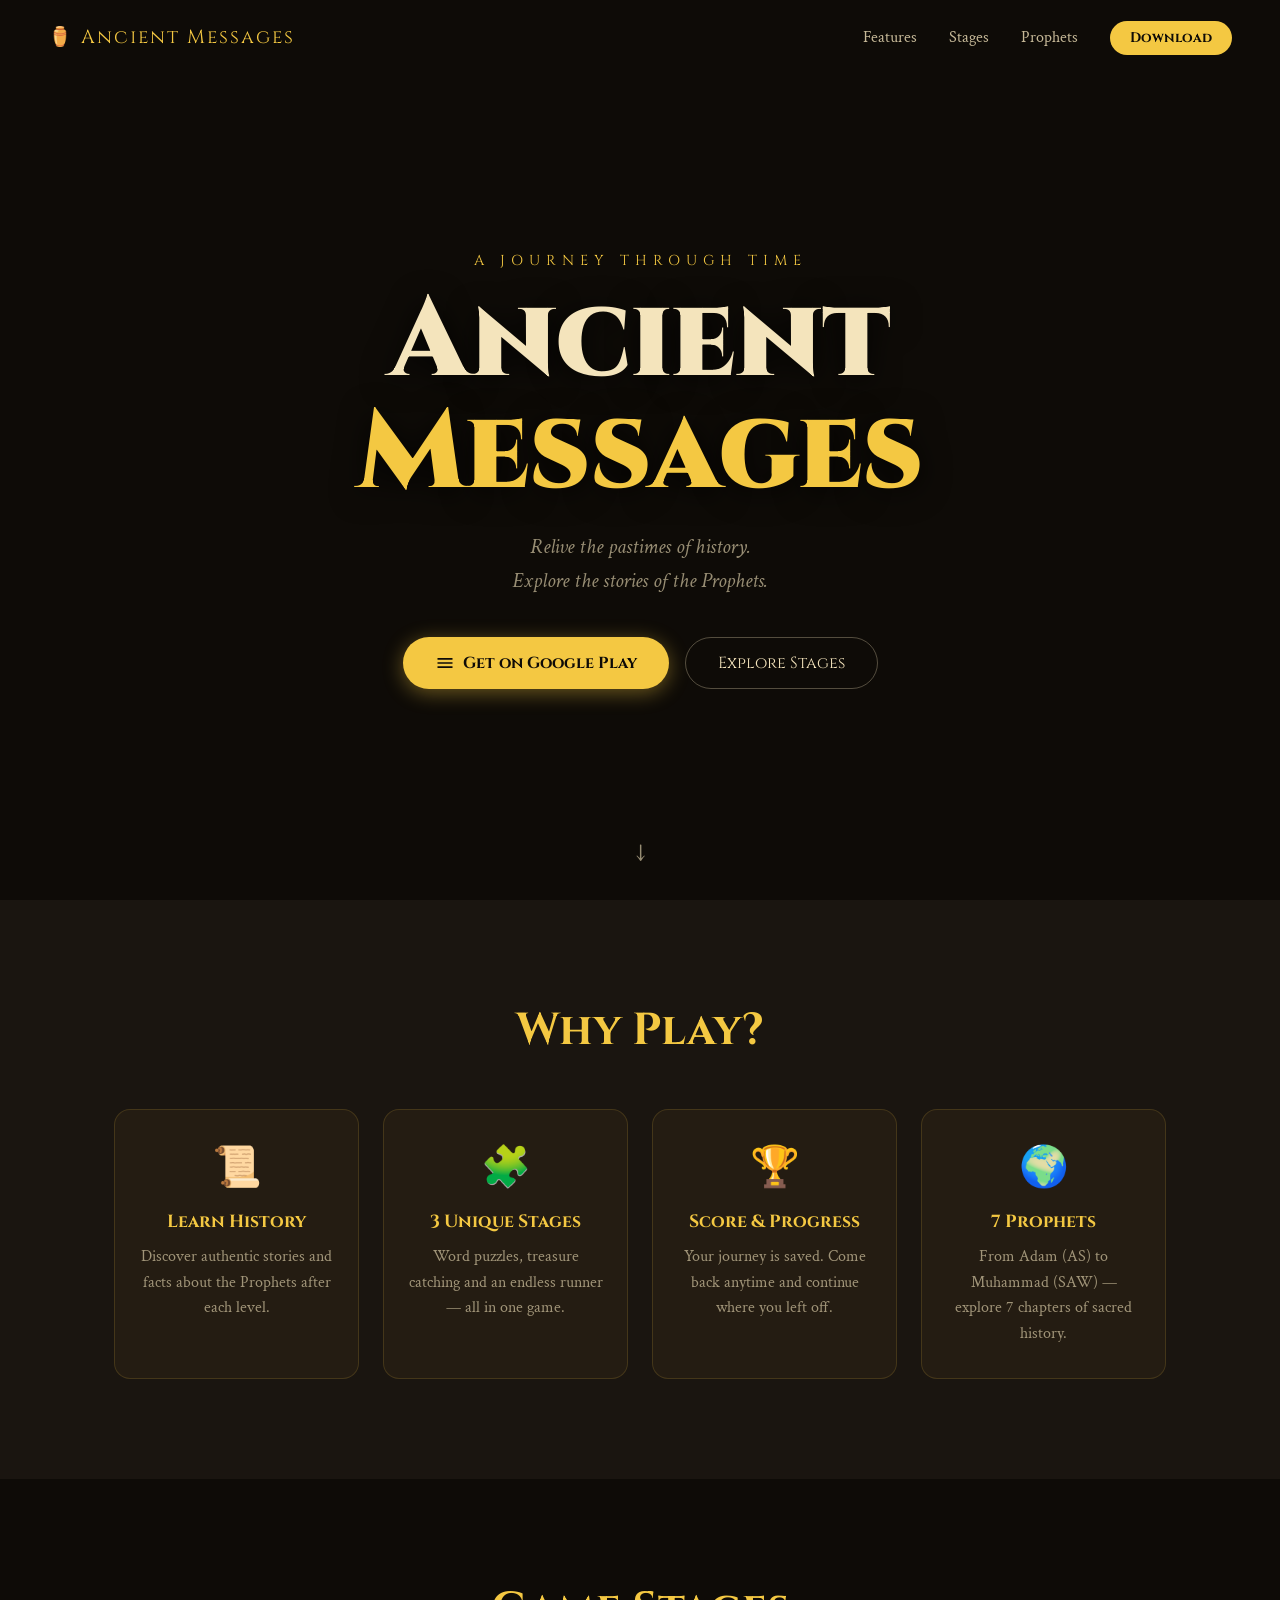
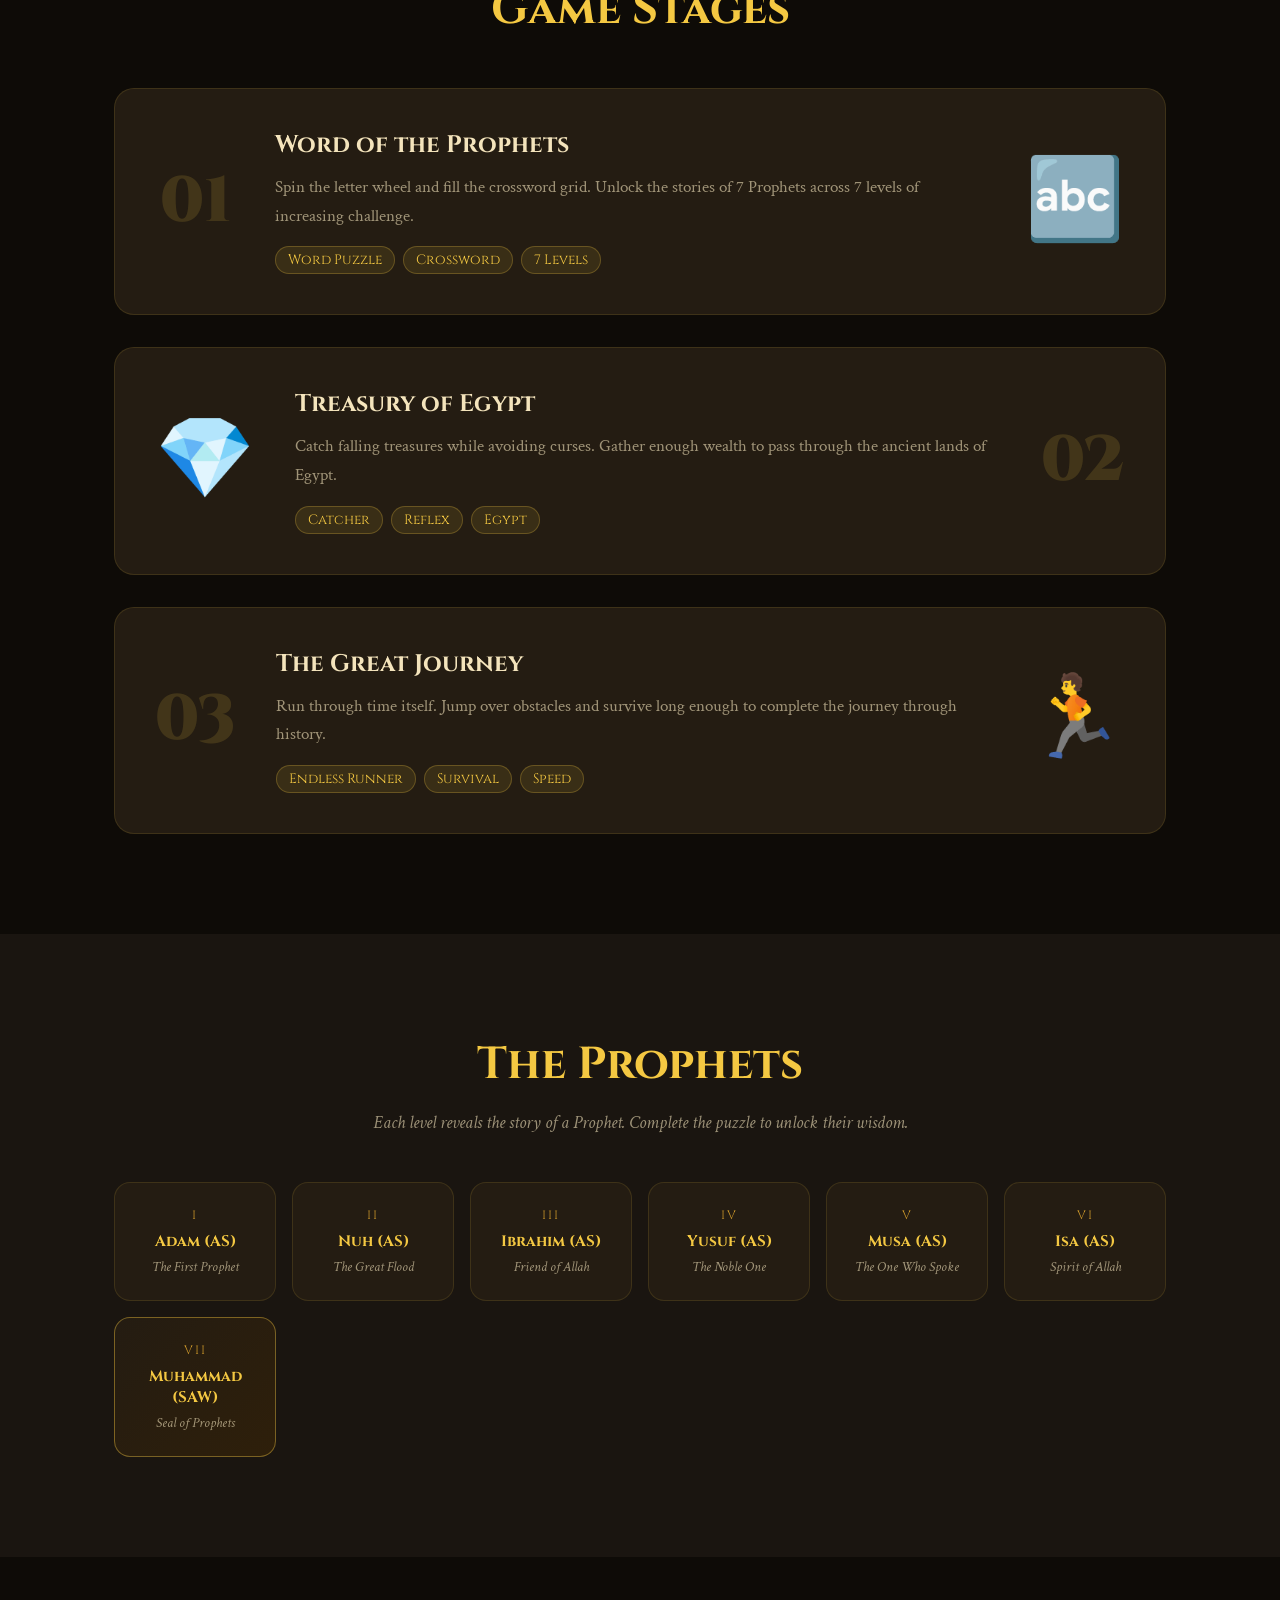
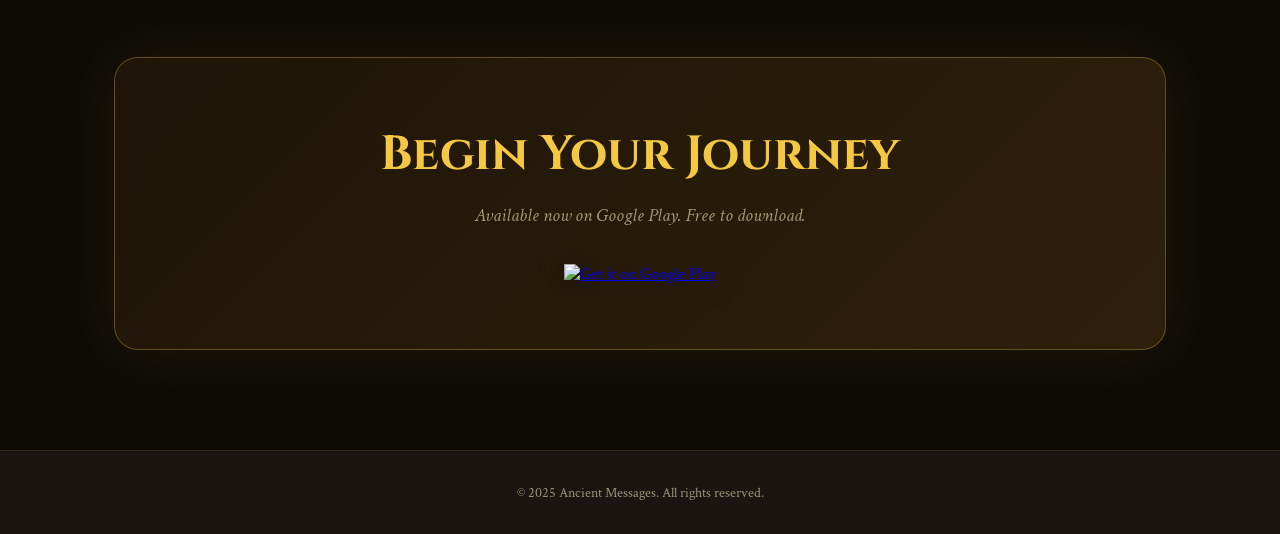
==== index.html @ 1fd1ace5 "Initial commit: Ancient Messages website" ====
<!DOCTYPE html>
<html lang="en">
<head>
  <meta charset="UTF-8" />
  <meta name="viewport" content="width=device-width, initial-scale=1.0" />
  <title>Ancient Messages – Game of Ancestors</title>
  <meta name="description" content="Relive the pastimes of history. Explore the stories of the Prophets through puzzles, challenges and adventure." />
  <link rel="stylesheet" href="style.css" />
  <link href="https://fonts.googleapis.com/css2?family=Cinzel:wght@400;700;900&family=Crimson+Text:ital,wght@0,400;0,600;1,400&display=swap" rel="stylesheet" />
</head>
<body>

  <!-- HERO -->
  <section class="hero">
    <div class="hero-overlay"></div>
    <nav class="navbar">
      <span class="nav-logo">⚱️ Ancient Messages</span>
      <ul class="nav-links">
        <li><a href="#features">Features</a></li>
        <li><a href="#stages">Stages</a></li>
        <li><a href="#prophets">Prophets</a></li>
        <li><a href="#download" class="btn-nav">Download</a></li>
      </ul>
    </nav>
    <div class="hero-content">
      <p class="hero-eyebrow">A Journey Through Time</p>
      <h1 class="hero-title">Ancient<br/><span>Messages</span></h1>
      <p class="hero-subtitle">Relive the pastimes of history.<br/>Explore the stories of the Prophets.</p>
      <div class="hero-buttons">
        <a href="#download" class="btn-primary">
          <svg viewBox="0 0 24 24" fill="currentColor"><path d="M3 18h18v-2H3v2zm0-5h18v-2H3v2zm0-7v2h18V6H3z"/></svg>
          Get on Google Play
        </a>
        <a href="#stages" class="btn-secondary">Explore Stages</a>
      </div>
    </div>
    <div class="hero-scroll">↓</div>
  </section>

  <!-- FEATURES -->
  <section class="features" id="features">
    <div class="container">
      <h2 class="section-title">Why Play?</h2>
      <div class="features-grid">
        <div class="feature-card">
          <div class="feature-icon">📜</div>
          <h3>Learn History</h3>
          <p>Discover authentic stories and facts about the Prophets after each level.</p>
        </div>
        <div class="feature-card">
          <div class="feature-icon">🧩</div>
          <h3>3 Unique Stages</h3>
          <p>Word puzzles, treasure catching and an endless runner — all in one game.</p>
        </div>
        <div class="feature-card">
          <div class="feature-icon">🏆</div>
          <h3>Score & Progress</h3>
          <p>Your journey is saved. Come back anytime and continue where you left off.</p>
        </div>
        <div class="feature-card">
          <div class="feature-icon">🌍</div>
          <h3>7 Prophets</h3>
          <p>From Adam (AS) to Muhammad (SAW) — explore 7 chapters of sacred history.</p>
        </div>
      </div>
    </div>
  </section>

  <!-- STAGES -->
  <section class="stages" id="stages">
    <div class="container">
      <h2 class="section-title">Game Stages</h2>
      <div class="stages-list">

        <div class="stage-card">
          <div class="stage-number">01</div>
          <div class="stage-info">
            <h3>Word of the Prophets</h3>
            <p>Spin the letter wheel and fill the crossword grid. Unlock the stories of 7 Prophets across 7 levels of increasing challenge.</p>
            <div class="stage-tags">
              <span>Word Puzzle</span>
              <span>Crossword</span>
              <span>7 Levels</span>
            </div>
          </div>
          <div class="stage-visual">🔤</div>
        </div>

        <div class="stage-card reverse">
          <div class="stage-number">02</div>
          <div class="stage-info">
            <h3>Treasury of Egypt</h3>
            <p>Catch falling treasures while avoiding curses. Gather enough wealth to pass through the ancient lands of Egypt.</p>
            <div class="stage-tags">
              <span>Catcher</span>
              <span>Reflex</span>
              <span>Egypt</span>
            </div>
          </div>
          <div class="stage-visual">💎</div>
        </div>

        <div class="stage-card">
          <div class="stage-number">03</div>
          <div class="stage-info">
            <h3>The Great Journey</h3>
            <p>Run through time itself. Jump over obstacles and survive long enough to complete the journey through history.</p>
            <div class="stage-tags">
              <span>Endless Runner</span>
              <span>Survival</span>
              <span>Speed</span>
            </div>
          </div>
          <div class="stage-visual">🏃</div>
        </div>

      </div>
    </div>
  </section>

  <!-- PROPHETS -->
  <section class="prophets" id="prophets">
    <div class="container">
      <h2 class="section-title">The Prophets</h2>
      <p class="section-sub">Each level reveals the story of a Prophet. Complete the puzzle to unlock their wisdom.</p>
      <div class="prophets-grid">
        <div class="prophet-card"><span class="prophet-num">I</span><h4>Adam (AS)</h4><p>The First Prophet</p></div>
        <div class="prophet-card"><span class="prophet-num">II</span><h4>Nuh (AS)</h4><p>The Great Flood</p></div>
        <div class="prophet-card"><span class="prophet-num">III</span><h4>Ibrahim (AS)</h4><p>Friend of Allah</p></div>
        <div class="prophet-card"><span class="prophet-num">IV</span><h4>Yusuf (AS)</h4><p>The Noble One</p></div>
        <div class="prophet-card"><span class="prophet-num">V</span><h4>Musa (AS)</h4><p>The One Who Spoke</p></div>
        <div class="prophet-card"><span class="prophet-num">VI</span><h4>Isa (AS)</h4><p>Spirit of Allah</p></div>
        <div class="prophet-card featured"><span class="prophet-num">VII</span><h4>Muhammad (SAW)</h4><p>Seal of Prophets</p></div>
      </div>
    </div>
  </section>

  <!-- DOWNLOAD -->
  <section class="download" id="download">
    <div class="container">
      <div class="download-box">
        <h2>Begin Your Journey</h2>
        <p>Available now on Google Play. Free to download.</p>
        <a href="https://play.google.com/store/apps/details?id=com.game.ancientmessages" target="_blank" class="btn-store">
          <img src="https://upload.wikimedia.org/wikipedia/commons/7/78/Google_Play_Store_badge_EN.svg" alt="Get it on Google Play" />
        </a>
      </div>
    </div>
  </section>

  <!-- FOOTER -->
  <footer class="footer">
    <p>© 2025 Ancient Messages. All rights reserved.</p>
  </footer>

</body>
</html>
---- style.css ----
*, *::before, *::after { box-sizing: border-box; margin: 0; padding: 0; }

:root {
  --gold: #f4c842;
  --gold-dark: #c9952a;
  --brown: #8b5a2b;
  --dark: #0e0b07;
  --dark2: #1a1510;
  --dark3: #241c12;
  --cream: #f4e4bc;
  --text-muted: rgba(244,228,188,0.6);
}

html { scroll-behavior: smooth; }

body {
  font-family: 'Crimson Text', Georgia, serif;
  background: var(--dark);
  color: var(--cream);
  overflow-x: hidden;
}

/* ── NAVBAR ── */
.navbar {
  position: absolute;
  top: 0; left: 0; right: 0;
  display: flex;
  align-items: center;
  justify-content: space-between;
  padding: 24px 48px;
  z-index: 10;
}

.nav-logo {
  font-family: 'Cinzel', serif;
  font-size: 1.2rem;
  color: var(--gold);
  letter-spacing: 2px;
}

.nav-links {
  list-style: none;
  display: flex;
  gap: 32px;
  align-items: center;
}

.nav-links a {
  color: var(--cream);
  text-decoration: none;
  font-size: 1rem;
  opacity: 0.8;
  transition: opacity 0.2s;
}

.nav-links a:hover { opacity: 1; }

.btn-nav {
  background: var(--gold);
  color: var(--dark) !important;
  padding: 8px 20px;
  border-radius: 20px;
  font-family: 'Cinzel', serif;
  font-size: 0.85rem !important;
  opacity: 1 !important;
  font-weight: 700;
}

/* ── HERO ── */
.hero {
  position: relative;
  min-height: 100vh;
  display: flex;
  align-items: center;
  justify-content: center;
  background:
    linear-gradient(to bottom, rgba(14,11,7,0.3) 0%, rgba(14,11,7,0.7) 60%, var(--dark) 100%),
    url('https://images.unsplash.com/photo-1539650116574-75c0c6d73f6e?w=1600&q=80') center/cover no-repeat;
  text-align: center;
  padding: 120px 24px 80px;
}

.hero-overlay {
  position: absolute;
  inset: 0;
  background: radial-gradient(ellipse at center, transparent 30%, rgba(14,11,7,0.6) 100%);
}

.hero-content {
  position: relative;
  z-index: 2;
  max-width: 700px;
}

.hero-eyebrow {
  font-family: 'Cinzel', serif;
  font-size: 0.9rem;
  letter-spacing: 6px;
  color: var(--gold);
  text-transform: uppercase;
  margin-bottom: 16px;
}

.hero-title {
  font-family: 'Cinzel', serif;
  font-size: clamp(3.5rem, 10vw, 7rem);
  font-weight: 900;
  line-height: 1;
  color: var(--cream);
  text-shadow: 0 4px 30px rgba(0,0,0,0.8);
  margin-bottom: 8px;
}

.hero-title span {
  color: var(--gold);
  display: block;
}

.hero-subtitle {
  font-size: 1.3rem;
  font-style: italic;
  color: var(--text-muted);
  margin: 20px 0 40px;
  line-height: 1.6;
}

.hero-buttons {
  display: flex;
  gap: 16px;
  justify-content: center;
  flex-wrap: wrap;
}

.btn-primary {
  display: inline-flex;
  align-items: center;
  gap: 8px;
  background: var(--gold);
  color: var(--dark);
  padding: 14px 32px;
  border-radius: 30px;
  font-family: 'Cinzel', serif;
  font-weight: 700;
  font-size: 1rem;
  text-decoration: none;
  transition: transform 0.2s, box-shadow 0.2s;
  box-shadow: 0 4px 20px rgba(244,200,66,0.4);
}

.btn-primary svg { width: 20px; height: 20px; }

.btn-primary:hover {
  transform: translateY(-2px);
  box-shadow: 0 8px 30px rgba(244,200,66,0.5);
}

.btn-secondary {
  display: inline-flex;
  align-items: center;
  padding: 14px 32px;
  border-radius: 30px;
  border: 1px solid rgba(244,228,188,0.3);
  color: var(--cream);
  font-family: 'Cinzel', serif;
  font-size: 1rem;
  text-decoration: none;
  transition: border-color 0.2s, background 0.2s;
}

.btn-secondary:hover {
  border-color: var(--gold);
  background: rgba(244,200,66,0.08);
}

.hero-scroll {
  position: absolute;
  bottom: 32px;
  left: 50%;
  transform: translateX(-50%);
  color: var(--text-muted);
  font-size: 1.5rem;
  animation: bounce 2s infinite;
}

@keyframes bounce {
  0%, 100% { transform: translateX(-50%) translateY(0); }
  50% { transform: translateX(-50%) translateY(8px); }
}

/* ── SHARED ── */
.container {
  max-width: 1100px;
  margin: 0 auto;
  padding: 0 24px;
}

.section-title {
  font-family: 'Cinzel', serif;
  font-size: clamp(1.8rem, 4vw, 2.8rem);
  color: var(--gold);
  text-align: center;
  margin-bottom: 16px;
}

.section-sub {
  text-align: center;
  color: var(--text-muted);
  font-size: 1.1rem;
  font-style: italic;
  margin-bottom: 48px;
}

/* ── FEATURES ── */
.features {
  padding: 100px 0;
  background: var(--dark2);
}

.features-grid {
  display: grid;
  grid-template-columns: repeat(auto-fit, minmax(220px, 1fr));
  gap: 24px;
  margin-top: 48px;
}

.feature-card {
  background: var(--dark3);
  border: 1px solid rgba(244,200,66,0.15);
  border-radius: 16px;
  padding: 32px 24px;
  text-align: center;
  transition: transform 0.2s, border-color 0.2s;
}

.feature-card:hover {
  transform: translateY(-4px);
  border-color: rgba(244,200,66,0.4);
}

.feature-icon { font-size: 2.5rem; margin-bottom: 16px; }

.feature-card h3 {
  font-family: 'Cinzel', serif;
  font-size: 1.1rem;
  color: var(--gold);
  margin-bottom: 10px;
}

.feature-card p {
  color: var(--text-muted);
  font-size: 1rem;
  line-height: 1.6;
}

/* ── STAGES ── */
.stages {
  padding: 100px 0;
  background: var(--dark);
}

.stages-list {
  display: flex;
  flex-direction: column;
  gap: 32px;
  margin-top: 48px;
}

.stage-card {
  display: flex;
  align-items: center;
  gap: 40px;
  background: var(--dark3);
  border: 1px solid rgba(244,200,66,0.12);
  border-radius: 20px;
  padding: 40px;
  transition: border-color 0.2s;
}

.stage-card:hover { border-color: rgba(244,200,66,0.35); }
.stage-card.reverse { flex-direction: row-reverse; }

.stage-number {
  font-family: 'Cinzel', serif;
  font-size: 4rem;
  font-weight: 900;
  color: rgba(244,200,66,0.15);
  min-width: 80px;
  text-align: center;
  line-height: 1;
}

.stage-info { flex: 1; }

.stage-info h3 {
  font-family: 'Cinzel', serif;
  font-size: 1.5rem;
  color: var(--cream);
  margin-bottom: 12px;
}

.stage-info p {
  color: var(--text-muted);
  font-size: 1.05rem;
  line-height: 1.7;
  margin-bottom: 16px;
}

.stage-tags {
  display: flex;
  gap: 8px;
  flex-wrap: wrap;
}

.stage-tags span {
  background: rgba(244,200,66,0.1);
  border: 1px solid rgba(244,200,66,0.25);
  color: var(--gold);
  padding: 4px 12px;
  border-radius: 20px;
  font-size: 0.85rem;
  font-family: 'Cinzel', serif;
}

.stage-visual {
  font-size: 5rem;
  min-width: 100px;
  text-align: center;
}

/* ── PROPHETS ── */
.prophets {
  padding: 100px 0;
  background: var(--dark2);
}

.prophets-grid {
  display: grid;
  grid-template-columns: repeat(auto-fit, minmax(140px, 1fr));
  gap: 16px;
  margin-top: 48px;
}

.prophet-card {
  background: var(--dark3);
  border: 1px solid rgba(244,200,66,0.12);
  border-radius: 16px;
  padding: 24px 16px;
  text-align: center;
  transition: transform 0.2s, border-color 0.2s;
}

.prophet-card:hover {
  transform: translateY(-4px);
  border-color: rgba(244,200,66,0.4);
}

.prophet-card.featured {
  border-color: rgba(244,200,66,0.4);
  background: linear-gradient(135deg, #241c12, #2e1f0a);
}

.prophet-num {
  display: block;
  font-family: 'Cinzel', serif;
  font-size: 0.75rem;
  color: var(--gold-dark);
  letter-spacing: 2px;
  margin-bottom: 8px;
}

.prophet-card h4 {
  font-family: 'Cinzel', serif;
  font-size: 0.95rem;
  color: var(--gold);
  margin-bottom: 6px;
}

.prophet-card p {
  font-size: 0.85rem;
  font-style: italic;
  color: var(--text-muted);
}

/* ── DOWNLOAD ── */
.download {
  padding: 100px 0;
  background: var(--dark);
}

.download-box {
  background: linear-gradient(135deg, #1e1508, #2e1f0a);
  border: 1px solid rgba(244,200,66,0.3);
  border-radius: 24px;
  padding: 64px 40px;
  text-align: center;
  box-shadow: 0 0 60px rgba(244,200,66,0.08);
}

.download-box h2 {
  font-family: 'Cinzel', serif;
  font-size: clamp(2rem, 5vw, 3rem);
  color: var(--gold);
  margin-bottom: 16px;
}

.download-box p {
  font-size: 1.2rem;
  font-style: italic;
  color: var(--text-muted);
  margin-bottom: 36px;
}

.btn-store img {
  height: 60px;
  transition: transform 0.2s, filter 0.2s;
  filter: drop-shadow(0 4px 12px rgba(0,0,0,0.5));
}

.btn-store img:hover {
  transform: scale(1.05);
}

/* ── FOOTER ── */
.footer {
  background: var(--dark2);
  border-top: 1px solid rgba(244,200,66,0.1);
  padding: 32px 24px;
  text-align: center;
  color: var(--text-muted);
  font-size: 0.9rem;
}

/* ── RESPONSIVE ── */
@media (max-width: 768px) {
  .navbar { padding: 20px 24px; }
  .nav-links { display: none; }

  .stage-card,
  .stage-card.reverse {
    flex-direction: column;
    text-align: center;
    padding: 28px 20px;
  }

  .stage-tags { justify-content: center; }
  .stage-visual { font-size: 3.5rem; }
  .stage-number { font-size: 2.5rem; }

  .download-box { padding: 40px 20px; }
}
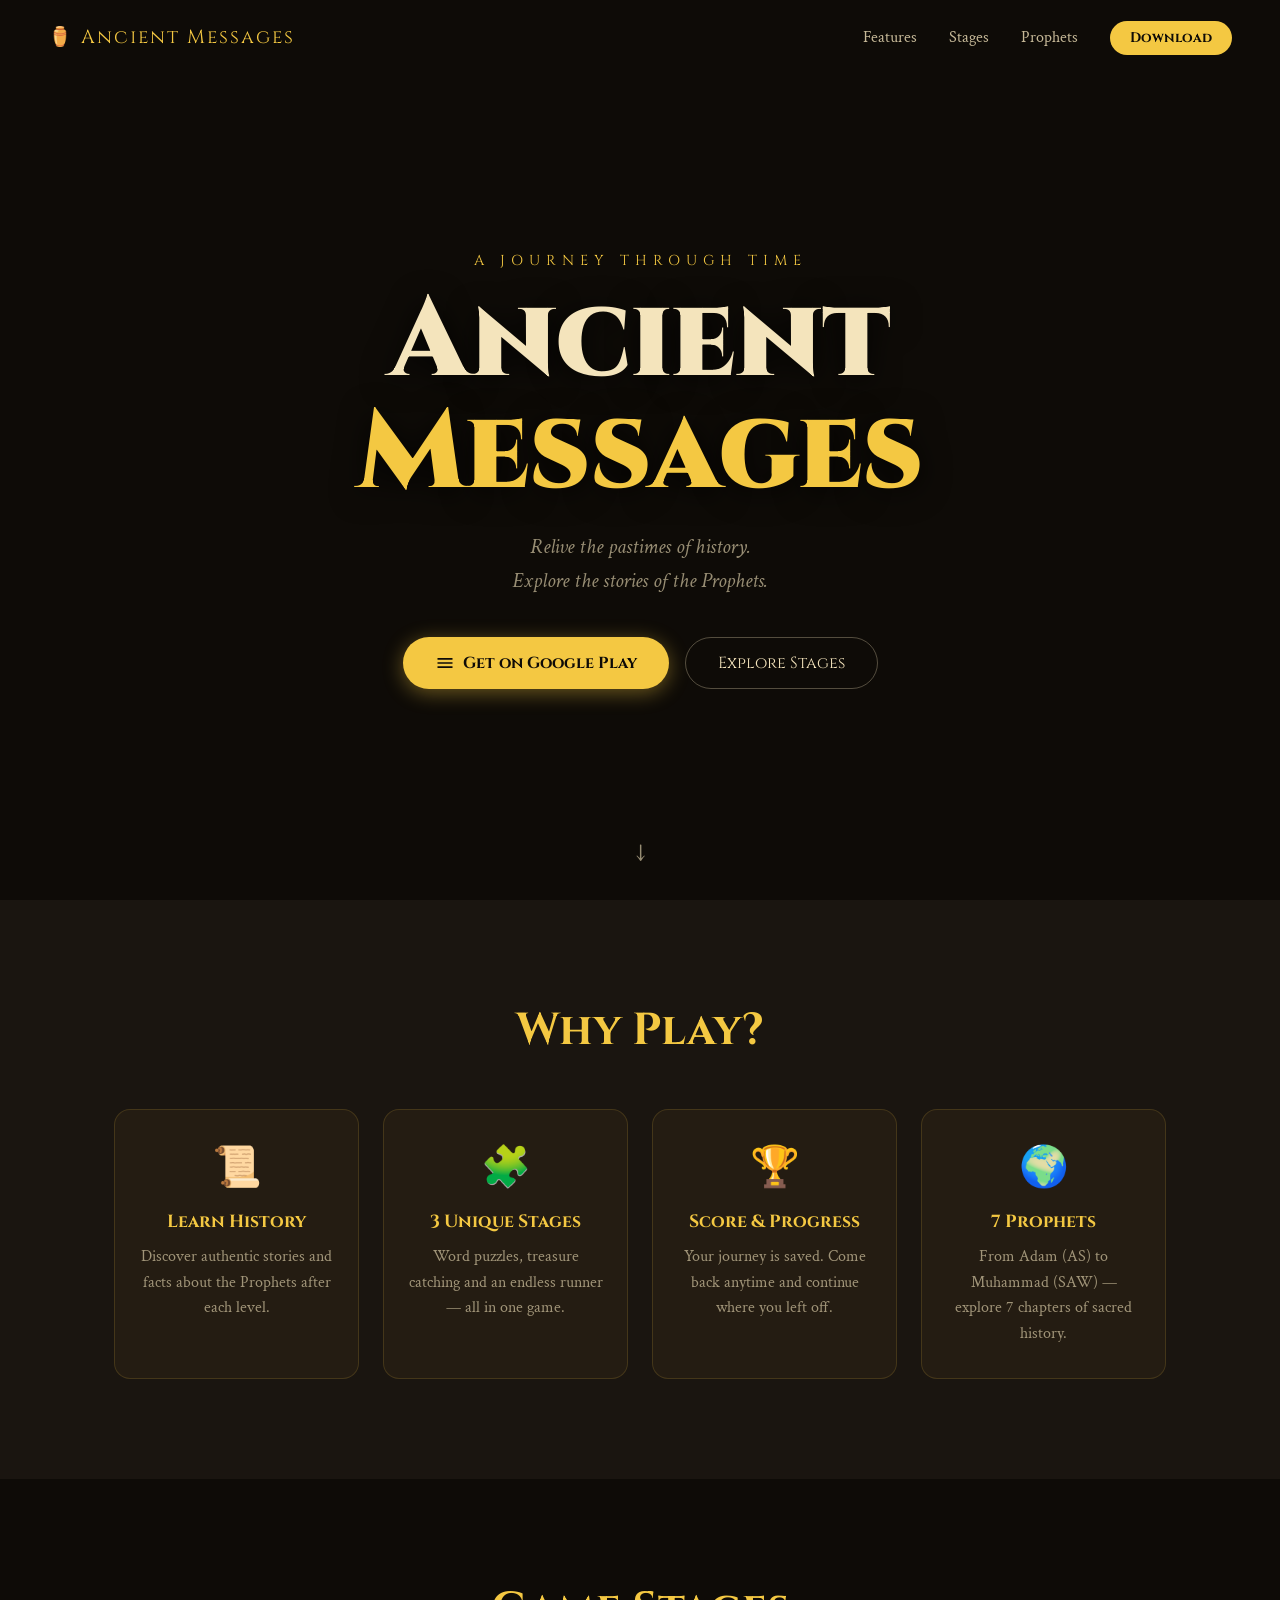
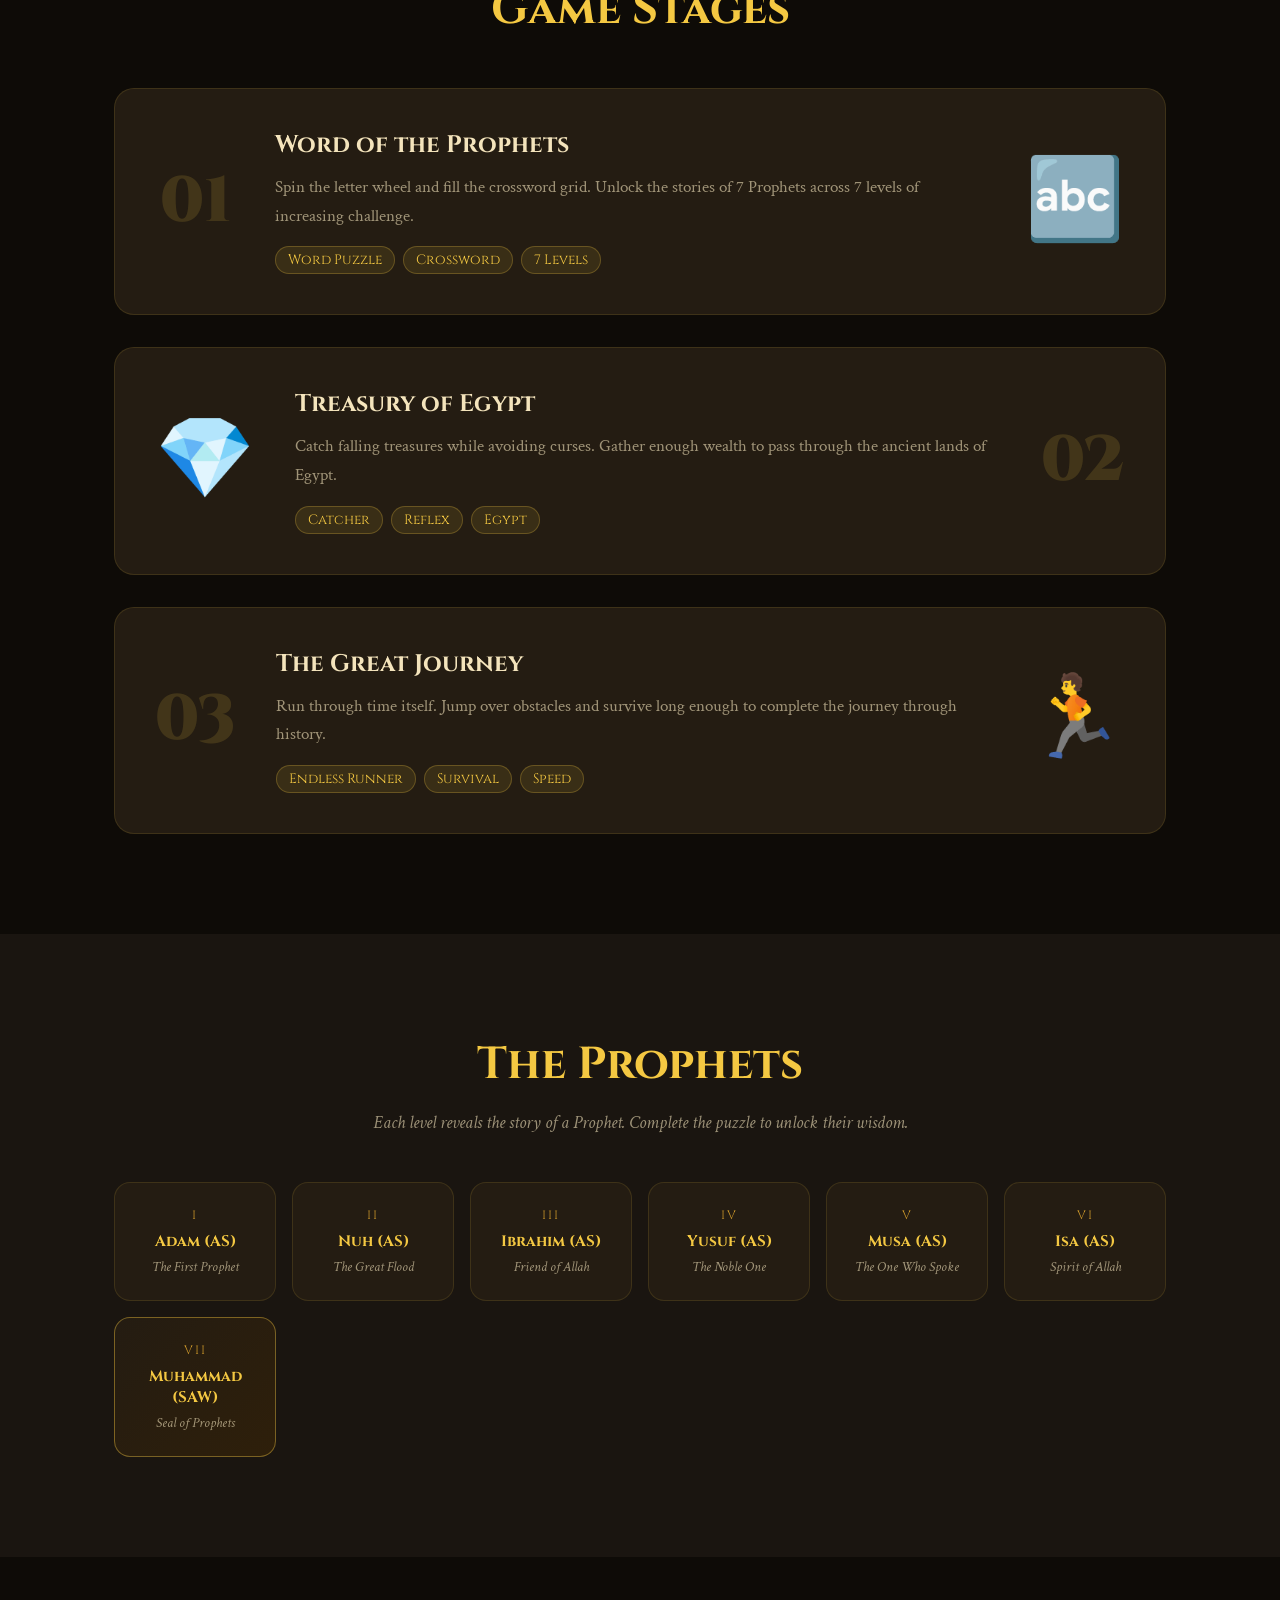
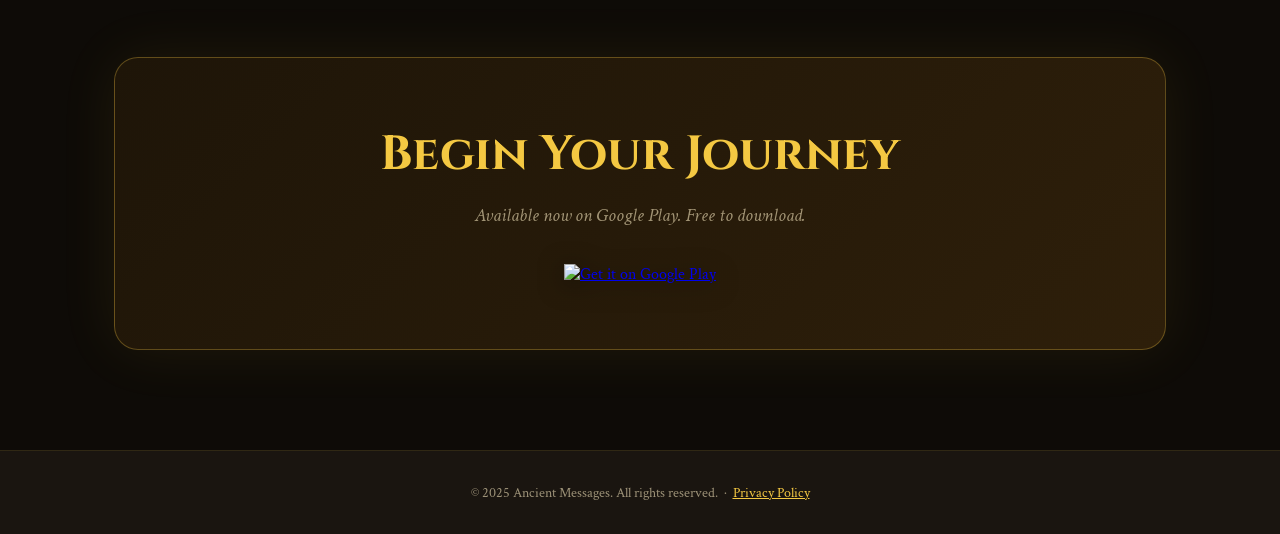
==== commit 052d4b96: "update" ====
--- a/index.html
+++ b/index.html
@@ -150,7 +150,7 @@
 
   <!-- FOOTER -->
   <footer class="footer">
-    <p>© 2025 Ancient Messages. All rights reserved.</p>
+    <p>© 2025 Ancient Messages. All rights reserved. &nbsp;·&nbsp; <a href="privacy-policy.html" style="color:var(--gold);">Privacy Policy</a></p>
   </footer>
 
 </body>
